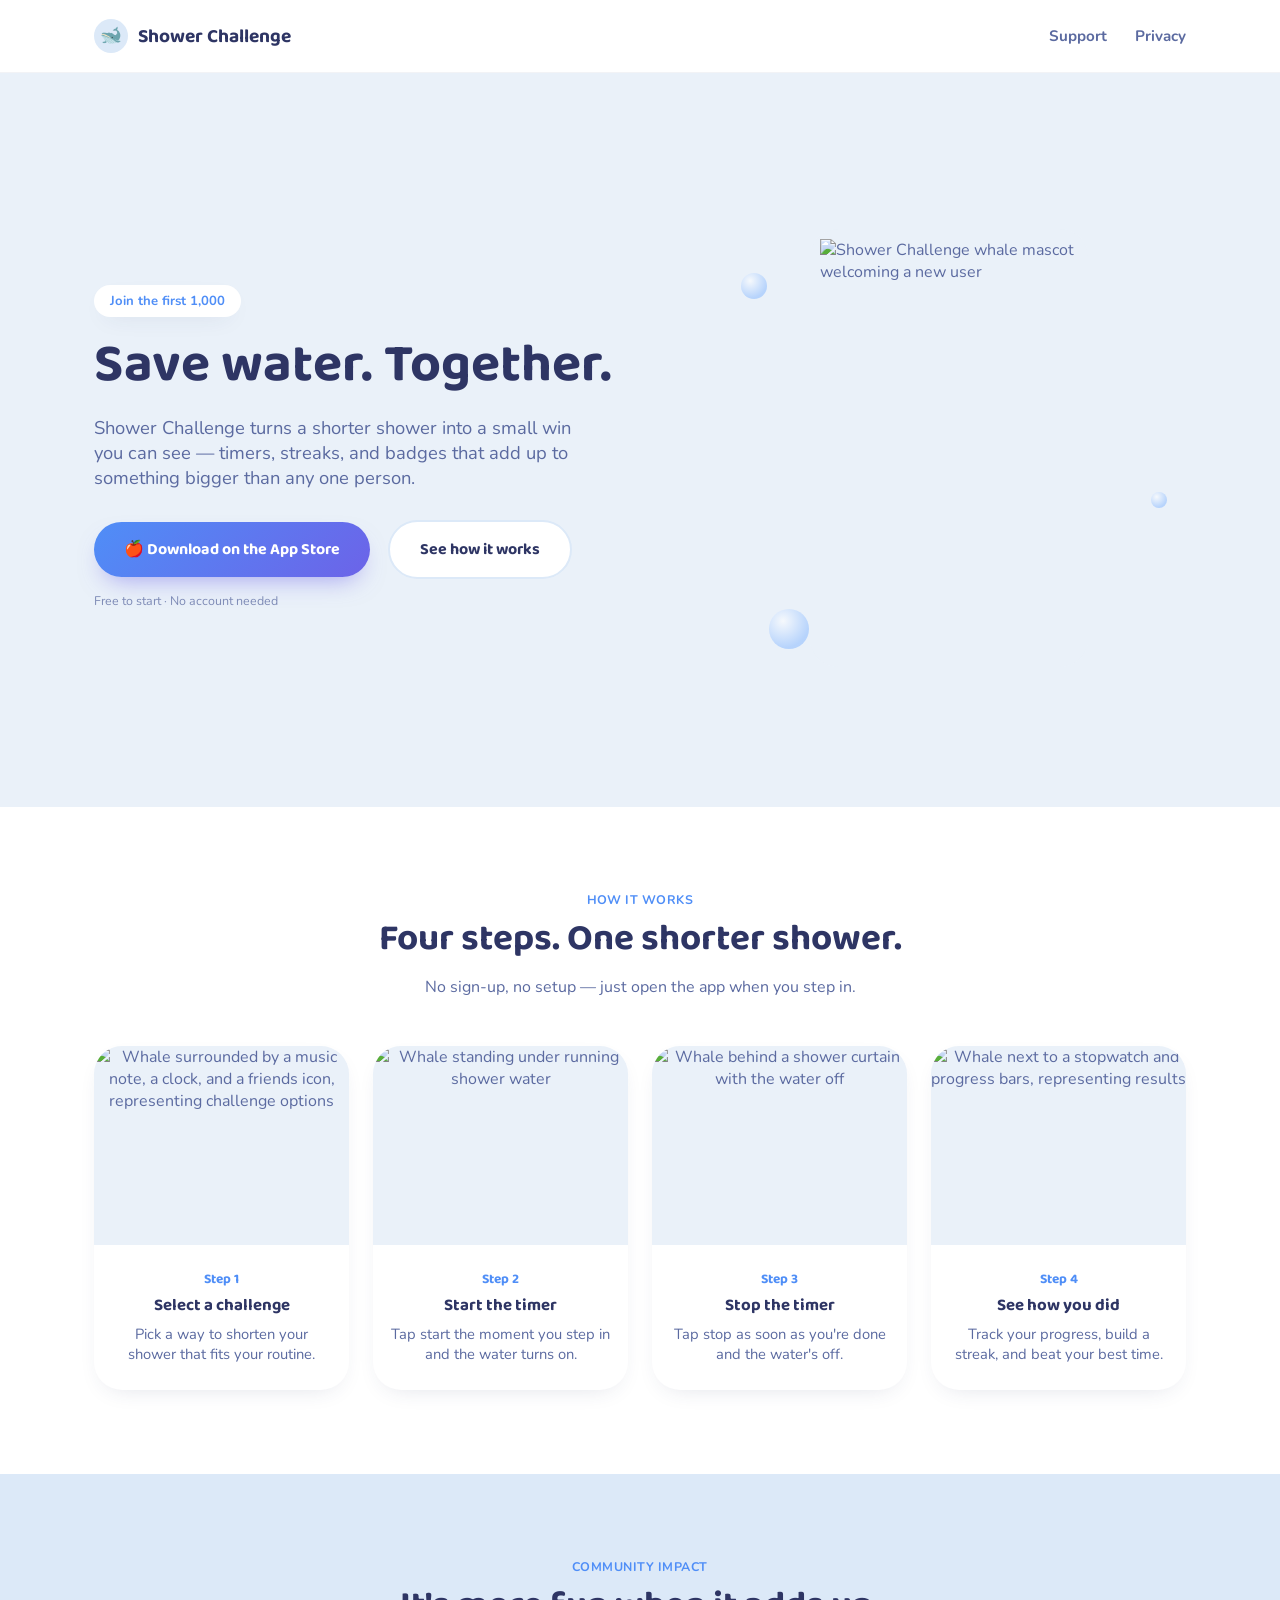
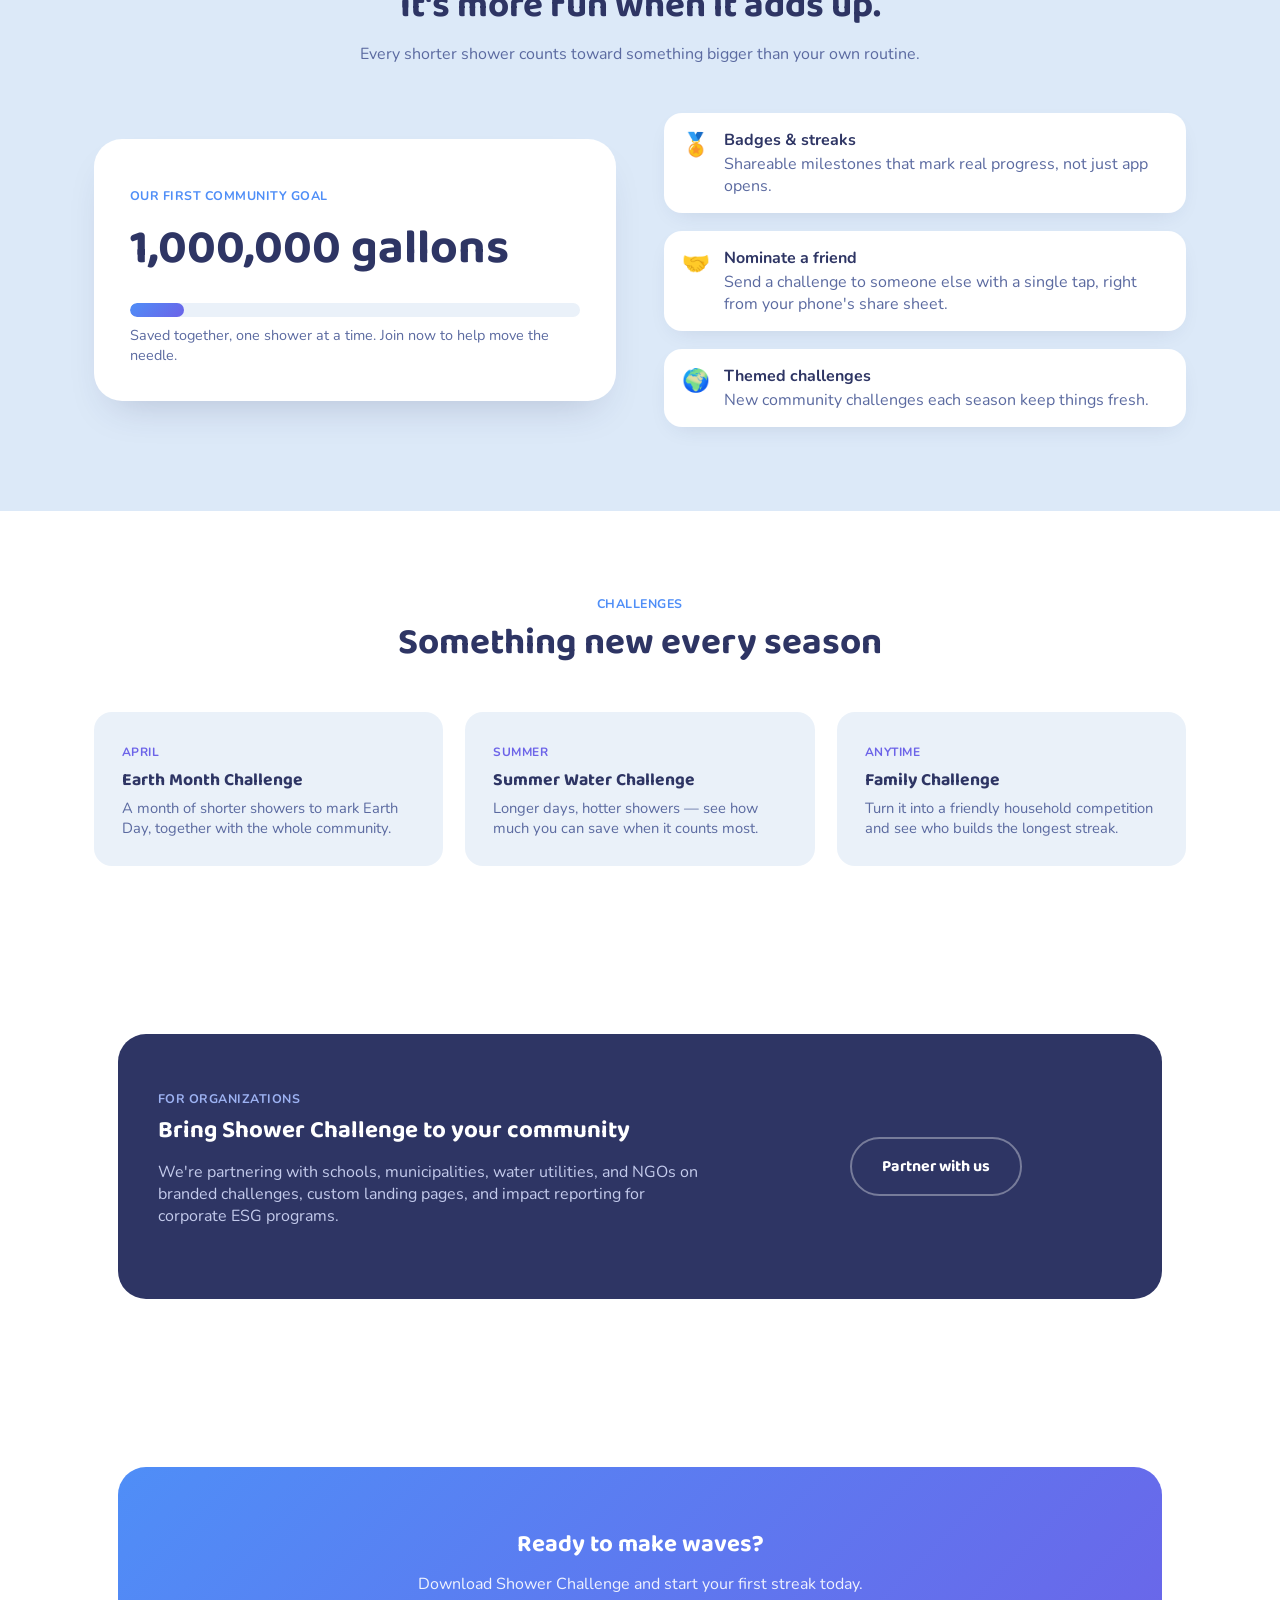
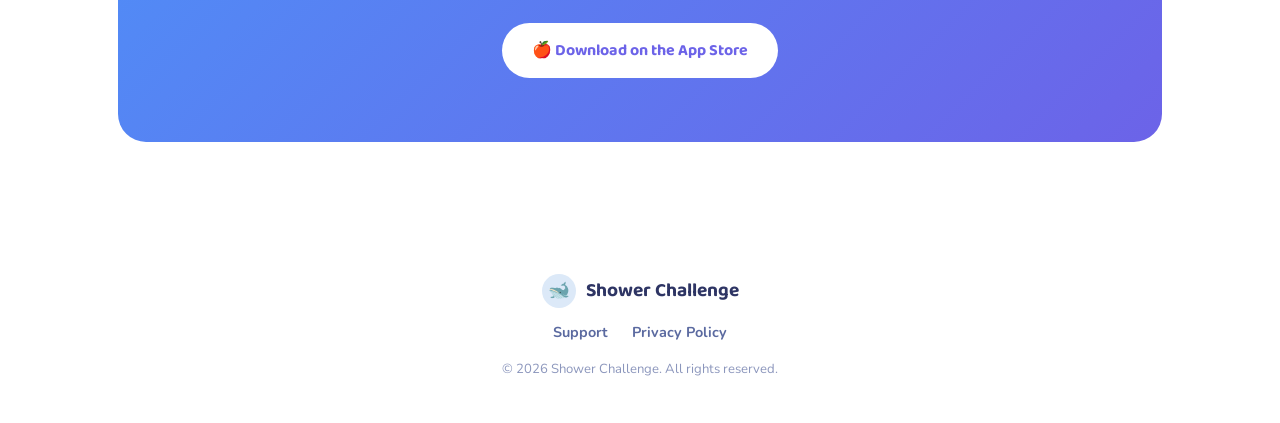
==== index.html @ eaa9fc49 "Add files via upload" ====
<!DOCTYPE html>
<html lang="en">
<head>
<meta charset="UTF-8">
<meta name="viewport" content="width=device-width, initial-scale=1.0">
<title>Shower Challenge — Save water. Together.</title>
<meta name="description" content="Shower Challenge turns shorter showers into a shared win — track your time, earn streaks and badges, and join a global movement to save water.">
<link rel="preconnect" href="https://fonts.googleapis.com">
<link rel="preconnect" href="https://fonts.gstatic.com" crossorigin>
<link href="https://fonts.googleapis.com/css2?family=Baloo+2:wght@500;600;700&family=Nunito:wght@400;600;700;800&display=swap" rel="stylesheet">
<link rel="stylesheet" href="styles.css">
</head>
<body>

<header class="site-header">
  <div class="wrap">
    <a href="index.html" class="logo"><span class="logo-mark">🐋</span> Shower Challenge</a>
    <nav class="site-nav">
      <a href="support.html">Support</a>
      <a href="privacy.html">Privacy</a>
    </nav>
  </div>
</header>

<section class="hero">
  <div class="wrap">
    <div class="hero-copy">
      <span class="eyebrow">Join the first 1,000</span>
      <h1>Save water. Together.</h1>
      <p class="lead">Shower Challenge turns a shorter shower into a small win you can see — timers, streaks, and badges that add up to something bigger than any one person.</p>
      <div class="hero-actions">
        <a class="btn btn-primary" href="#download">🍎 Download on the App Store</a>
        <a class="btn btn-ghost" href="#how-it-works">See how it works</a>
      </div>
      <span class="badge-note">Free to start · No account needed</span>
    </div>
    <div class="hero-art">
      <span class="bubble b1"></span>
      <span class="bubble b2"></span>
      <span class="bubble b3"></span>
      <div class="card">
        <img src="assets/hero_whale.png" alt="Shower Challenge whale mascot welcoming a new user" width="258" height="418">
      </div>
    </div>
  </div>
</section>

<section id="how-it-works">
  <div class="wrap">
    <div class="section-head">
      <span class="kicker">How it works</span>
      <h2>Four steps. One shorter shower.</h2>
      <p>No sign-up, no setup — just open the app when you step in.</p>
    </div>
    <div class="steps">
      <div class="step-card">
        <figure><img src="assets/tile_select.png" alt="Whale surrounded by a music note, a clock, and a friends icon, representing challenge options" width="258" height="199"></figure>
        <div class="body">
          <span class="step-num">Step 1</span>
          <h3>Select a challenge</h3>
          <p>Pick a way to shorten your shower that fits your routine.</p>
        </div>
      </div>
      <div class="step-card">
        <figure><img src="assets/tile_start.png" alt="Whale standing under running shower water" width="258" height="199"></figure>
        <div class="body">
          <span class="step-num">Step 2</span>
          <h3>Start the timer</h3>
          <p>Tap start the moment you step in and the water turns on.</p>
        </div>
      </div>
      <div class="step-card">
        <figure><img src="assets/tile_stop.png" alt="Whale behind a shower curtain with the water off" width="258" height="199"></figure>
        <div class="body">
          <span class="step-num">Step 3</span>
          <h3>Stop the timer</h3>
          <p>Tap stop as soon as you're done and the water's off.</p>
        </div>
      </div>
      <div class="step-card">
        <figure><img src="assets/tile_results.png" alt="Whale next to a stopwatch and progress bars, representing results" width="258" height="199"></figure>
        <div class="body">
          <span class="step-num">Step 4</span>
          <h3>See how you did</h3>
          <p>Track your progress, build a streak, and beat your best time.</p>
        </div>
      </div>
    </div>
  </div>
</section>

<section class="impact">
  <div class="wrap">
    <div class="section-head">
      <span class="kicker">Community impact</span>
      <h2>It's more fun when it adds up.</h2>
      <p>Every shorter shower counts toward something bigger than your own routine.</p>
    </div>
    <div class="impact-grid">
      <div class="counter">
        <p class="kicker" style="margin-bottom:6px;">Our first community goal</p>
        <div class="num">1,000,000 gallons</div>
        <div class="progress-track"><div class="progress-fill"></div></div>
        <p style="margin:0; font-size:0.9rem;">Saved together, one shower at a time. Join now to help move the needle.</p>
      </div>
      <ul>
        <li><span class="emoji">🏅</span><div><strong>Badges &amp; streaks</strong>Shareable milestones that mark real progress, not just app opens.</div></li>
        <li><span class="emoji">🤝</span><div><strong>Nominate a friend</strong>Send a challenge to someone else with a single tap, right from your phone's share sheet.</div></li>
        <li><span class="emoji">🌍</span><div><strong>Themed challenges</strong>New community challenges each season keep things fresh.</div></li>
      </ul>
    </div>
  </div>
</section>

<section>
  <div class="wrap">
    <div class="section-head">
      <span class="kicker">Challenges</span>
      <h2>Something new every season</h2>
    </div>
    <div class="challenges">
      <div class="challenge-card">
        <span class="tag">April</span>
        <h3>Earth Month Challenge</h3>
        <p>A month of shorter showers to mark Earth Day, together with the whole community.</p>
      </div>
      <div class="challenge-card">
        <span class="tag">Summer</span>
        <h3>Summer Water Challenge</h3>
        <p>Longer days, hotter showers — see how much you can save when it counts most.</p>
      </div>
      <div class="challenge-card">
        <span class="tag">Anytime</span>
        <h3>Family Challenge</h3>
        <p>Turn it into a friendly household competition and see who builds the longest streak.</p>
      </div>
    </div>
  </div>
</section>

<section>
  <div class="wrap">
    <div class="orgs">
      <div>
        <span class="kicker" style="color:#9db2f2;">For organizations</span>
        <h2>Bring Shower Challenge to your community</h2>
        <p>We're partnering with schools, municipalities, water utilities, and NGOs on branded challenges, custom landing pages, and impact reporting for corporate ESG programs.</p>
      </div>
      <div style="text-align:center;">
        <a class="btn btn-ghost" href="mailto:partners@showerchallenge.app">Partner with us</a>
      </div>
    </div>
  </div>
</section>

<section id="download">
  <div class="wrap">
    <div class="final-cta">
      <h2>Ready to make waves?</h2>
      <p>Download Shower Challenge and start your first streak today.</p>
      <a class="btn btn-primary" href="#">🍎 Download on the App Store</a>
    </div>
  </div>
</section>

<footer class="site-footer">
  <div class="wrap">
    <a href="index.html" class="logo"><span class="logo-mark">🐋</span> Shower Challenge</a>
    <div class="footer-links">
      <a href="support.html">Support</a>
      <a href="privacy.html">Privacy Policy</a>
    </div>
    <p class="copyright">© 2026 Shower Challenge. All rights reserved.</p>
  </div>
</footer>

</body>
</html>
---- styles.css ----
/* ============================================
   Shower Challenge — shared brand stylesheet
   ============================================ */

:root {
  --sky: #eaf1f9;
  --sky-deep: #dce9f8;
  --white: #ffffff;
  --navy: #2e3564;
  --navy-soft: #5b6aa0;
  --blue: #4f8ef7;
  --purple: #6c63e8;
  --whale: #8cbbff;
  --dot-inactive: #e1e4ea;
  --gradient: linear-gradient(135deg, var(--blue) 0%, var(--purple) 100%);
  --shadow-soft: 0 20px 40px -20px rgba(46, 53, 100, 0.25);
  --shadow-card: 0 8px 24px -12px rgba(46, 53, 100, 0.18);
  --radius-lg: 28px;
  --radius-md: 18px;
  --radius-pill: 999px;
}

* { box-sizing: border-box; }

html { scroll-behavior: smooth; }

body {
  margin: 0;
  font-family: 'Nunito', -apple-system, BlinkMacSystemFont, 'Segoe UI', sans-serif;
  color: var(--navy-soft);
  background: var(--white);
  -webkit-font-smoothing: antialiased;
}

h1, h2, h3, .display {
  font-family: 'Baloo 2', 'Nunito', sans-serif;
  color: var(--navy);
  margin: 0;
  line-height: 1.15;
}

a { color: inherit; }

img { max-width: 100%; display: block; }

.wrap {
  max-width: 1140px;
  margin: 0 auto;
  padding: 0 24px;
}

/* ---------- Header ---------- */
.site-header {
  position: sticky;
  top: 0;
  z-index: 50;
  background: rgba(255, 255, 255, 0.85);
  backdrop-filter: blur(10px);
  border-bottom: 1px solid rgba(46, 53, 100, 0.06);
}

.site-header .wrap {
  display: flex;
  align-items: center;
  justify-content: space-between;
  height: 72px;
}

.logo {
  display: flex;
  align-items: center;
  gap: 10px;
  font-family: 'Baloo 2', sans-serif;
  font-weight: 700;
  font-size: 1.2rem;
  color: var(--navy);
  text-decoration: none;
}

.logo-mark {
  width: 34px;
  height: 34px;
  border-radius: 50%;
  background: var(--sky-deep);
  display: flex;
  align-items: center;
  justify-content: center;
  font-size: 1.1rem;
}

.site-nav {
  display: flex;
  gap: 28px;
  font-weight: 700;
  font-size: 0.95rem;
}

.site-nav a {
  text-decoration: none;
  color: var(--navy-soft);
  transition: color 0.2s ease;
}

.site-nav a:hover,
.site-nav a:focus-visible { color: var(--blue); }

/* ---------- Buttons ---------- */
.btn {
  display: inline-flex;
  align-items: center;
  justify-content: center;
  gap: 8px;
  padding: 15px 30px;
  border-radius: var(--radius-pill);
  font-family: 'Baloo 2', sans-serif;
  font-weight: 700;
  font-size: 1rem;
  text-decoration: none;
  border: none;
  cursor: pointer;
  transition: transform 0.2s ease, box-shadow 0.2s ease;
}

.btn-primary {
  background: var(--gradient);
  color: #fff;
  box-shadow: 0 12px 24px -10px rgba(108, 99, 232, 0.55);
}

.btn-primary:hover { transform: translateY(-2px); }

.btn-primary:focus-visible,
a:focus-visible,
button:focus-visible {
  outline: 3px solid var(--blue);
  outline-offset: 3px;
}

.btn-ghost {
  background: var(--white);
  color: var(--navy);
  border: 2px solid var(--sky-deep);
}

.btn-ghost:hover { border-color: var(--blue); color: var(--blue); }

.badge-note {
  font-size: 0.78rem;
  color: var(--navy-soft);
  opacity: 0.75;
}

/* ---------- Hero ---------- */
.hero {
  background: var(--sky);
  overflow: hidden;
  position: relative;
}

.hero .wrap {
  display: grid;
  grid-template-columns: 1.1fr 0.9fr;
  align-items: center;
  gap: 40px;
  padding-top: 72px;
  padding-bottom: 56px;
}

.eyebrow {
  display: inline-block;
  background: var(--white);
  color: var(--blue);
  font-weight: 700;
  font-size: 0.82rem;
  padding: 7px 16px;
  border-radius: var(--radius-pill);
  margin-bottom: 18px;
  box-shadow: var(--shadow-card);
}

.hero h1 {
  font-size: clamp(2.2rem, 4.2vw, 3.4rem);
  margin-bottom: 18px;
}

.hero p.lead {
  font-size: 1.15rem;
  max-width: 46ch;
  margin-bottom: 30px;
}

.hero-actions {
  display: flex;
  align-items: center;
  gap: 18px;
  flex-wrap: wrap;
  margin-bottom: 10px;
}

.hero-art {
  position: relative;
  display: flex;
  justify-content: center;
}

.hero-art .card {
  background: var(--sky);
  border-radius: var(--radius-lg);
  padding: 10px;
  max-width: 320px;
}

.hero-art img {
  animation: bob 3.4s ease-in-out infinite;
}

.bubble {
  position: absolute;
  border-radius: 50%;
  background: radial-gradient(circle at 35% 30%, #ffffff, var(--whale) 70%);
  opacity: 0.55;
}

.bubble.b1 { width: 26px; height: 26px; top: 10%; left: 6%; animation: rise 6s ease-in-out infinite; }
.bubble.b2 { width: 16px; height: 16px; top: 60%; right: 4%; animation: rise 5s ease-in-out infinite 1s; }
.bubble.b3 { width: 40px; height: 40px; bottom: 4%; left: 12%; animation: rise 7s ease-in-out infinite 0.5s; }

@keyframes bob {
  0%, 100% { transform: translateY(0); }
  50% { transform: translateY(-10px); }
}

@keyframes rise {
  0% { transform: translateY(0); opacity: 0.2; }
  50% { opacity: 0.6; }
  100% { transform: translateY(-18px); opacity: 0.2; }
}

@media (prefers-reduced-motion: reduce) {
  .hero-art img, .bubble { animation: none; }
}

/* ---------- Section basics ---------- */
section { padding: 84px 0; }

.section-head {
  text-align: center;
  max-width: 620px;
  margin: 0 auto 48px;
}

.section-head h2 { font-size: clamp(1.7rem, 3vw, 2.3rem); margin-bottom: 14px; }
.kicker {
  color: var(--blue);
  font-weight: 700;
  letter-spacing: 0.04em;
  text-transform: uppercase;
  font-size: 0.78rem;
  margin-bottom: 10px;
  display: block;
}

/* ---------- How it works ---------- */
.steps {
  display: grid;
  grid-template-columns: repeat(4, 1fr);
  gap: 24px;
}

.step-card {
  background: var(--white);
  border-radius: var(--radius-lg);
  box-shadow: var(--shadow-card);
  overflow: hidden;
  text-align: center;
}

.step-card figure {
  margin: 0;
  background: var(--sky);
}

.step-card img { width: 100%; }

.step-card .body { padding: 22px 18px 26px; }

.step-num {
  display: inline-block;
  font-family: 'Baloo 2', sans-serif;
  font-weight: 700;
  color: var(--blue);
  font-size: 0.85rem;
  margin-bottom: 6px;
}

.step-card h3 { font-size: 1.05rem; margin-bottom: 8px; }
.step-card p { font-size: 0.92rem; margin: 0; }

/* ---------- Impact ---------- */
.impact {
  background: var(--sky-deep);
}

.impact-grid {
  display: grid;
  grid-template-columns: 1fr 1fr;
  gap: 48px;
  align-items: center;
}

.counter {
  background: var(--white);
  border-radius: var(--radius-lg);
  padding: 36px;
  box-shadow: var(--shadow-soft);
}

.counter .num {
  font-family: 'Baloo 2', sans-serif;
  font-weight: 700;
  font-size: clamp(2.2rem, 4vw, 3rem);
  color: var(--navy);
}

.progress-track {
  width: 100%;
  height: 14px;
  background: var(--sky);
  border-radius: var(--radius-pill);
  overflow: hidden;
  margin: 16px 0 8px;
}

.progress-fill {
  height: 100%;
  width: 12%;
  background: var(--gradient);
  border-radius: var(--radius-pill);
}

.impact ul { list-style: none; padding: 0; margin: 0; display: grid; gap: 18px; }

.impact li {
  display: flex;
  gap: 14px;
  align-items: flex-start;
  background: var(--white);
  padding: 16px 18px;
  border-radius: var(--radius-md);
  box-shadow: var(--shadow-card);
}

.impact li .emoji { font-size: 1.4rem; }
.impact li strong { color: var(--navy); display: block; margin-bottom: 2px; }

/* ---------- Challenges ---------- */
.challenges {
  display: grid;
  grid-template-columns: repeat(3, 1fr);
  gap: 22px;
}

.challenge-card {
  border-radius: var(--radius-md);
  padding: 26px;
  background: var(--sky);
  border: 2px solid transparent;
  transition: border-color 0.2s ease, transform 0.2s ease;
}

.challenge-card:hover { border-color: var(--blue); transform: translateY(-4px); }

.challenge-card .tag {
  font-size: 0.75rem;
  font-weight: 700;
  color: var(--purple);
  text-transform: uppercase;
  letter-spacing: 0.04em;
}

.challenge-card h3 { font-size: 1.1rem; margin: 8px 0 8px; }
.challenge-card p { margin: 0; font-size: 0.92rem; }

/* ---------- Organizations ---------- */
.orgs {
  background: var(--navy);
  color: #dfe4f7;
  border-radius: var(--radius-lg);
  margin: 0 24px;
  padding: 56px 40px;
  display: grid;
  grid-template-columns: 1.2fr 0.8fr;
  gap: 32px;
  align-items: center;
}

.orgs h2 { color: #fff; }
.orgs p { color: #c4cbec; }
.orgs .btn-ghost { background: transparent; color: #fff; border-color: rgba(255,255,255,0.35); }
.orgs .btn-ghost:hover { border-color: #fff; color: #fff; }

/* ---------- Final CTA ---------- */
.final-cta {
  text-align: center;
  background: var(--gradient);
  color: #fff;
  border-radius: var(--radius-lg);
  margin: 0 24px;
  padding: 64px 24px;
}

.final-cta h2 { color: #fff; margin-bottom: 14px; }
.final-cta p { color: rgba(255,255,255,0.9); max-width: 46ch; margin: 0 auto 28px; }
.final-cta .btn-primary { background: #fff; color: var(--purple); box-shadow: none; }

/* ---------- Footer ---------- */
.site-footer {
  padding: 48px 0 32px;
  text-align: center;
}

.site-footer .logo { justify-content: center; margin-bottom: 14px; }

.footer-links {
  display: flex;
  justify-content: center;
  gap: 24px;
  font-weight: 700;
  font-size: 0.9rem;
  margin-bottom: 18px;
}

.footer-links a { text-decoration: none; color: var(--navy-soft); }
.footer-links a:hover { color: var(--blue); }

.copyright { font-size: 0.82rem; color: var(--navy-soft); opacity: 0.7; }

/* ---------- Simple / legal pages ---------- */
.page-hero {
  background: var(--sky);
  padding: 56px 0 40px;
}

.page-hero .kicker { display: inline-block; }
.page-hero h1 { font-size: clamp(1.9rem, 3.6vw, 2.6rem); margin-bottom: 8px; }
.page-hero .meta { font-size: 0.9rem; opacity: 0.75; }

.content {
  max-width: 760px;
  margin: 0 auto;
  padding: 56px 24px;
}

.content h2 {
  font-size: 1.3rem;
  margin-top: 44px;
  margin-bottom: 14px;
}

.content h2:first-of-type { margin-top: 0; }

.content p, .content li { line-height: 1.7; font-size: 1rem; }
.content ul { padding-left: 22px; }
.content li { margin-bottom: 8px; }

/* FAQ accordion */
.faq-item {
  background: var(--sky);
  border-radius: var(--radius-md);
  margin-bottom: 14px;
  overflow: hidden;
}

.faq-item summary {
  cursor: pointer;
  list-style: none;
  padding: 20px 24px;
  font-family: 'Baloo 2', sans-serif;
  font-weight: 700;
  color: var(--navy);
  display: flex;
  justify-content: space-between;
  align-items: center;
  gap: 12px;
}

.faq-item summary::-webkit-details-marker { display: none; }

.faq-item summary::after {
  content: '+';
  font-size: 1.4rem;
  color: var(--blue);
  transition: transform 0.2s ease;
  flex-shrink: 0;
}

.faq-item[open] summary::after { transform: rotate(45deg); }

.faq-item .faq-body {
  padding: 0 24px 22px;
  font-size: 0.95rem;
  line-height: 1.65;
}

.contact-card {
  margin-top: 40px;
  background: var(--sky-deep);
  border-radius: var(--radius-md);
  padding: 28px 26px;
  text-align: center;
}

.contact-card a { color: var(--blue); font-weight: 700; text-decoration: none; }

.data-table {
  width: 100%;
  border-collapse: collapse;
  margin: 18px 0 30px;
  font-size: 0.92rem;
}

.data-table th, .data-table td {
  text-align: left;
  padding: 12px 14px;
  border-bottom: 1px solid var(--sky-deep);
}

.data-table th {
  font-family: 'Baloo 2', sans-serif;
  color: var(--navy);
}

.note-box {
  background: var(--sky);
  border-left: 4px solid var(--blue);
  padding: 16px 20px;
  border-radius: 10px;
  font-size: 0.92rem;
  margin: 24px 0;
}

/* ---------- Responsive ---------- */
@media (max-width: 900px) {
  .hero .wrap { grid-template-columns: 1fr; padding-top: 40px; }
  .hero-art { order: -1; }
  .steps { grid-template-columns: repeat(2, 1fr); }
  .impact-grid { grid-template-columns: 1fr; }
  .challenges { grid-template-columns: 1fr; }
  .orgs { grid-template-columns: 1fr; text-align: center; padding: 40px 26px; margin: 0 16px; }
  .final-cta { margin: 0 16px; }
}

@media (max-width: 560px) {
  .site-nav { gap: 16px; font-size: 0.85rem; }
  section { padding: 56px 0; }
  .steps { grid-template-columns: 1fr; }
}
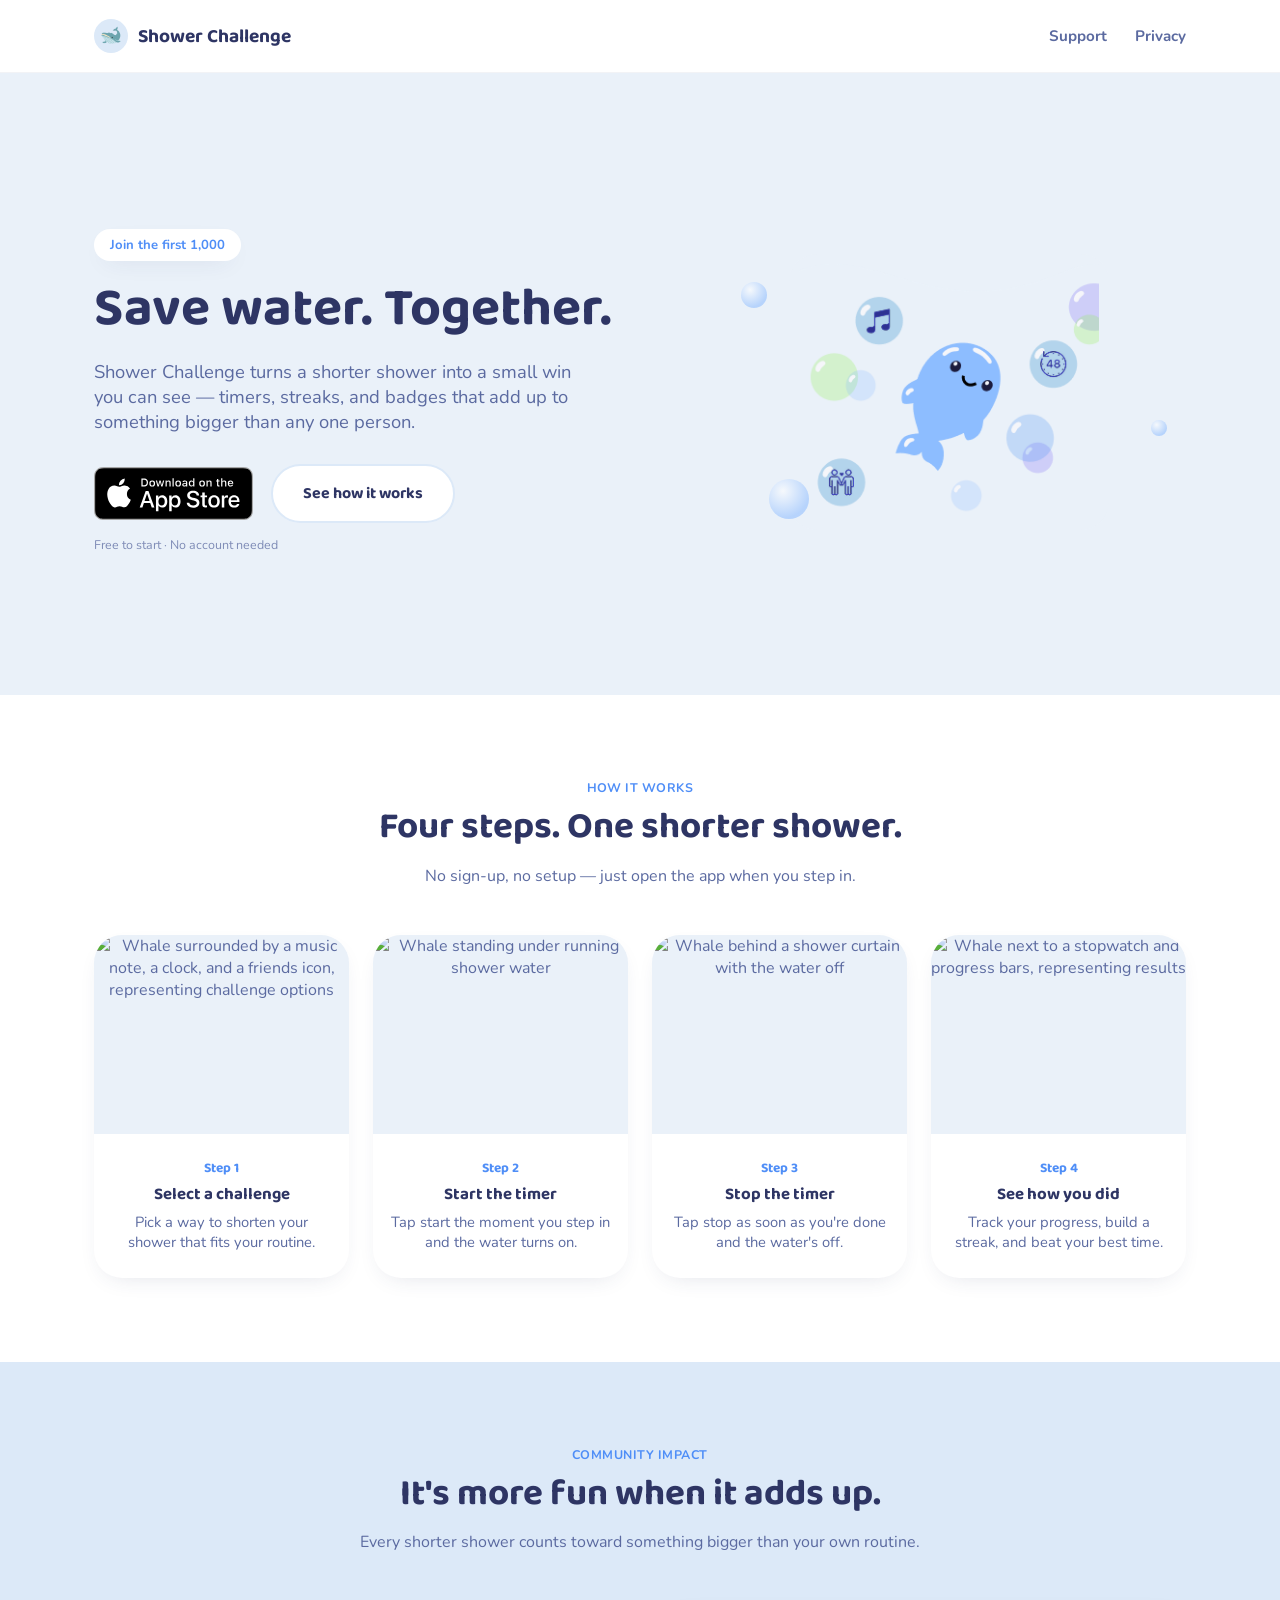
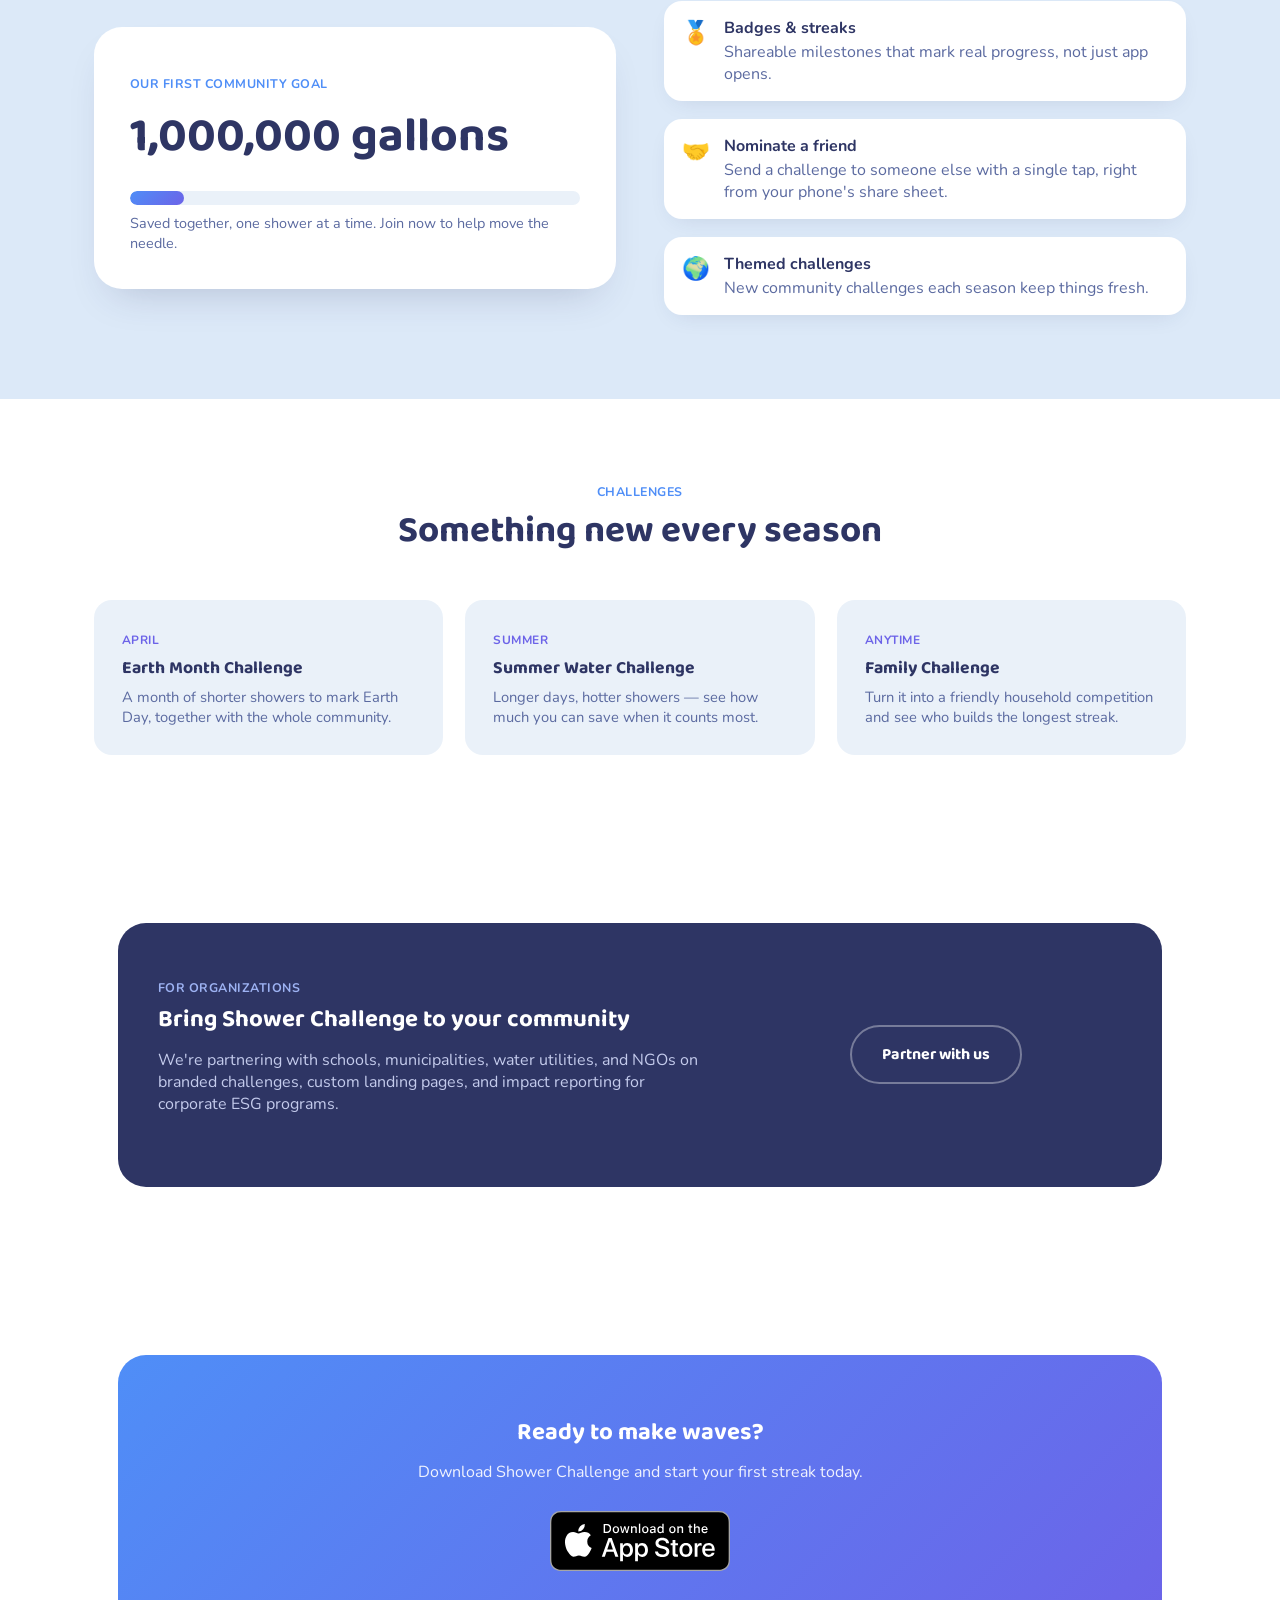
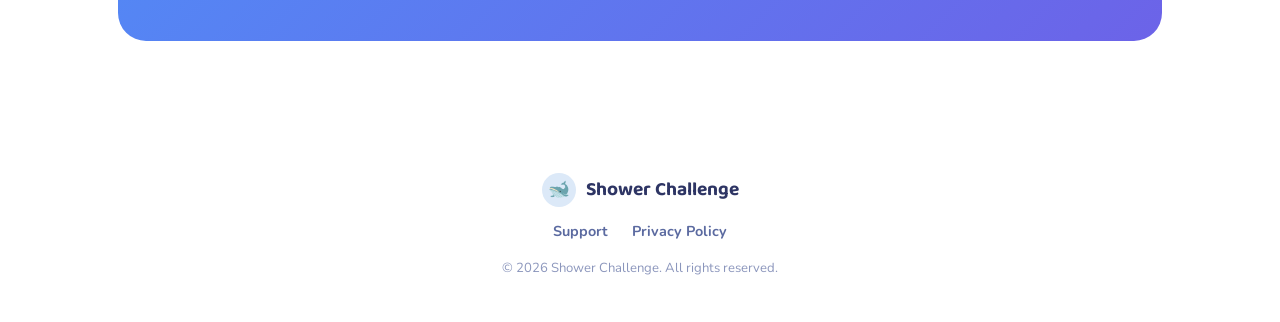
==== commit 471e2734: "Update App Store badge" ====
--- a/index.html
+++ b/index.html
@@ -29,7 +29,9 @@
       <h1>Save water. Together.</h1>
       <p class="lead">Shower Challenge turns a shorter shower into a small win you can see — timers, streaks, and badges that add up to something bigger than any one person.</p>
       <div class="hero-actions">
-        <a class="btn btn-primary" href="#download">🍎 Download on the App Store</a>
+        <a class="app-store-badge" href="#download" aria-label="Download Shower Challenge on the App Store">
+          <img src="assets/app-store-badge.svg" alt="Download on the App Store" width="160" height="53">
+        </a>
         <a class="btn btn-ghost" href="#how-it-works">See how it works</a>
       </div>
       <span class="badge-note">Free to start · No account needed</span>
@@ -158,7 +160,9 @@
     <div class="final-cta">
       <h2>Ready to make waves?</h2>
       <p>Download Shower Challenge and start your first streak today.</p>
-      <a class="btn btn-primary" href="#">🍎 Download on the App Store</a>
+      <a class="app-store-badge app-store-badge-lg" href="#" aria-label="Download Shower Challenge on the App Store">
+        <img src="assets/app-store-badge.svg" alt="Download on the App Store" width="180" height="60">
+      </a>
     </div>
   </div>
 </section>
--- a/styles.css
+++ b/styles.css
@@ -150,6 +150,28 @@
   opacity: 0.75;
 }
 
+/* ---------- App Store badge ----------
+   Apple's Marketing Guidelines require using their official,
+   unmodified badge artwork with defined clear space around it.
+   Do not recolor, stretch, rotate, or add effects to the badge. */
+.app-store-badge {
+  display: inline-flex;
+  line-height: 0;
+  transition: transform 0.2s ease, opacity 0.2s ease;
+}
+
+.app-store-badge:hover { transform: translateY(-2px); opacity: 0.9; }
+
+.app-store-badge img {
+  height: 53px;
+  width: auto;
+}
+
+.app-store-badge-lg img {
+  height: 60px;
+  width: auto;
+}
+
 /* ---------- Hero ---------- */
 .hero {
   background: var(--sky);
@@ -211,6 +233,8 @@
 }
 
 .hero-art img {
+  width: 100%;
+  height: auto;
   animation: bob 3.4s ease-in-out infinite;
 }
 
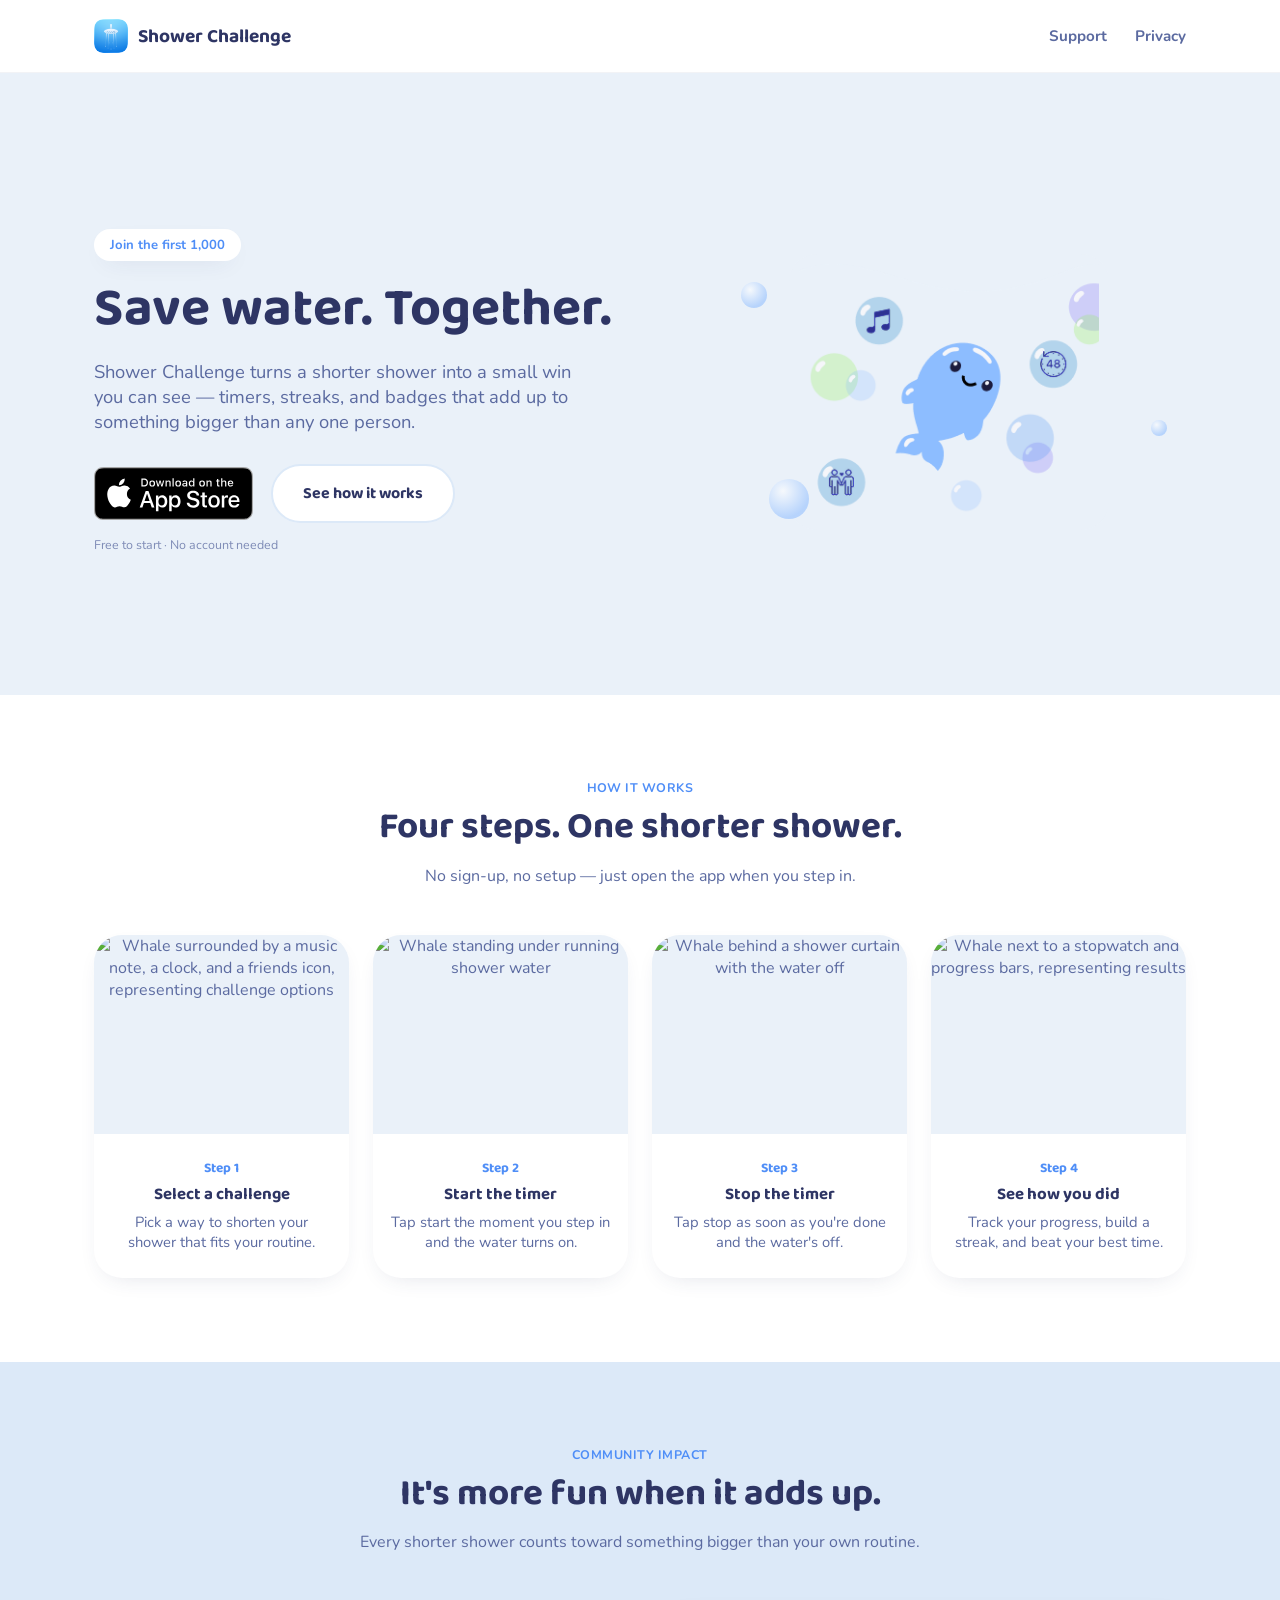
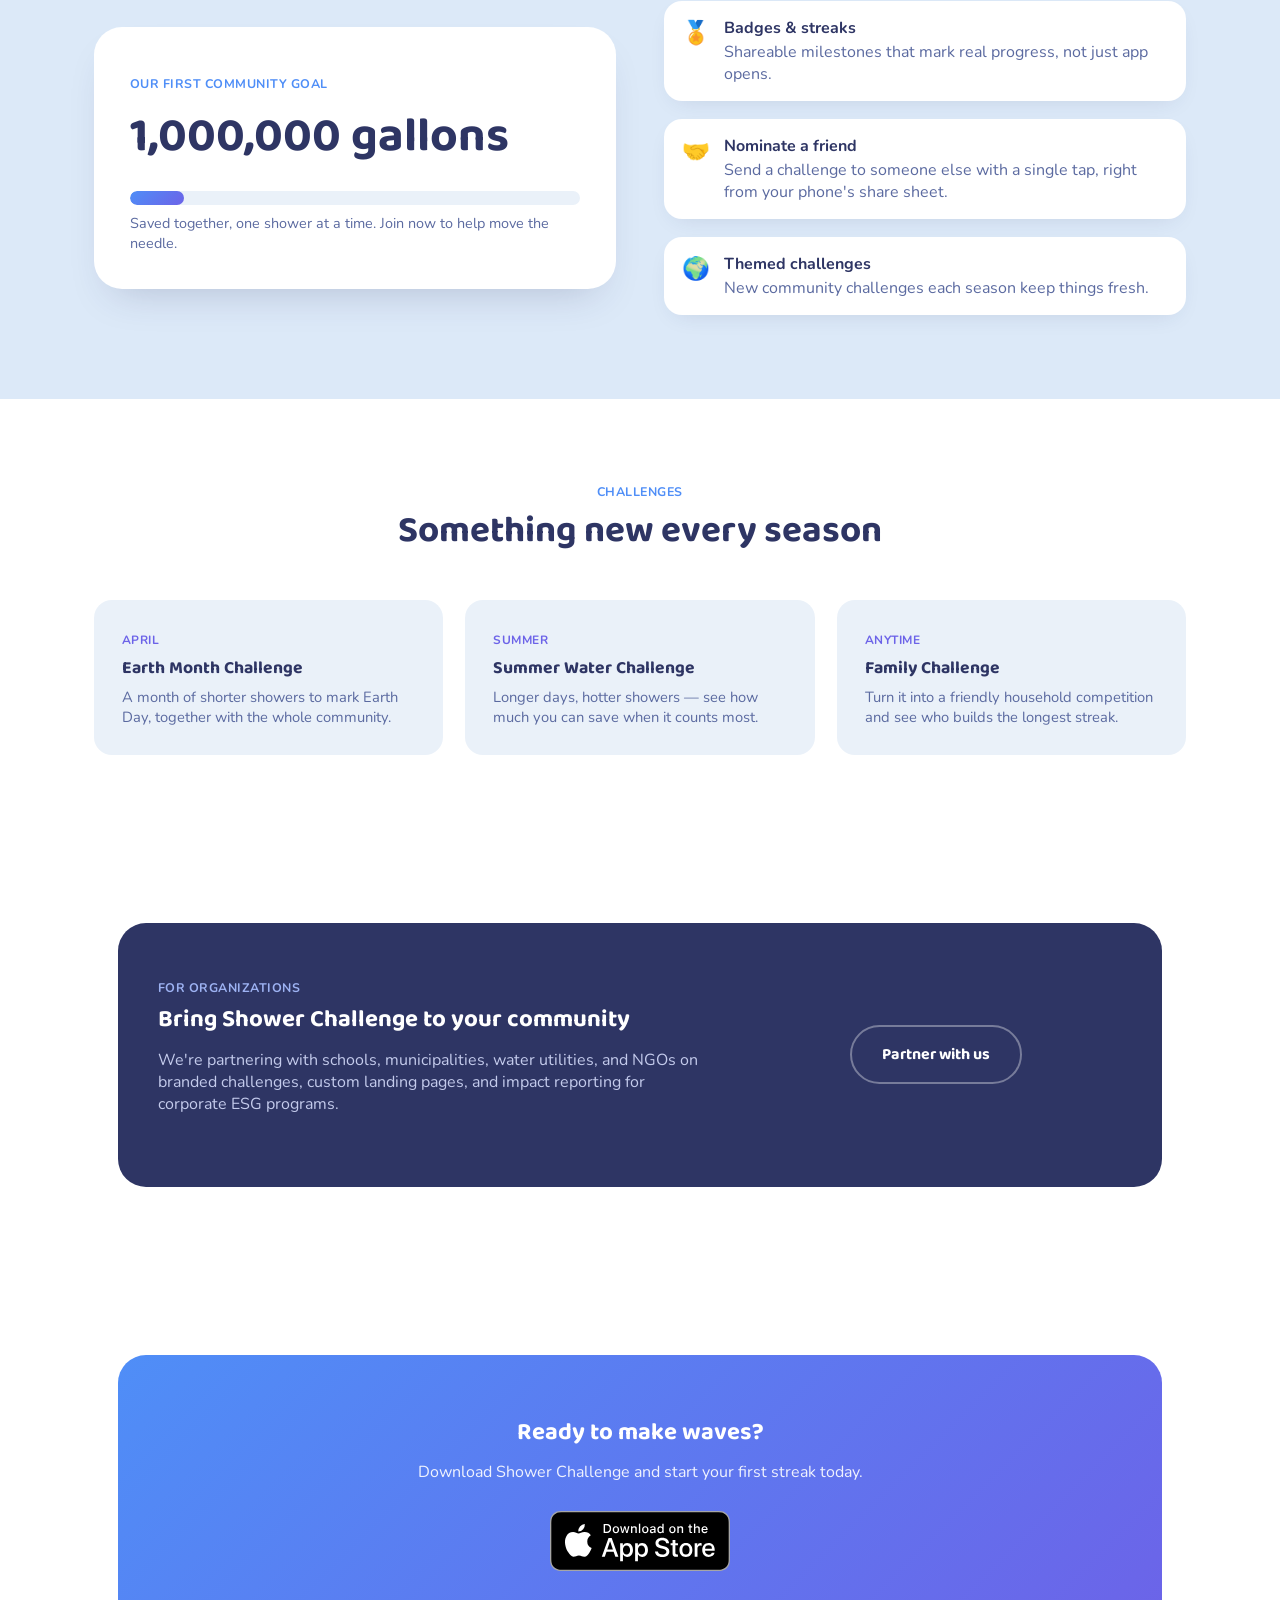
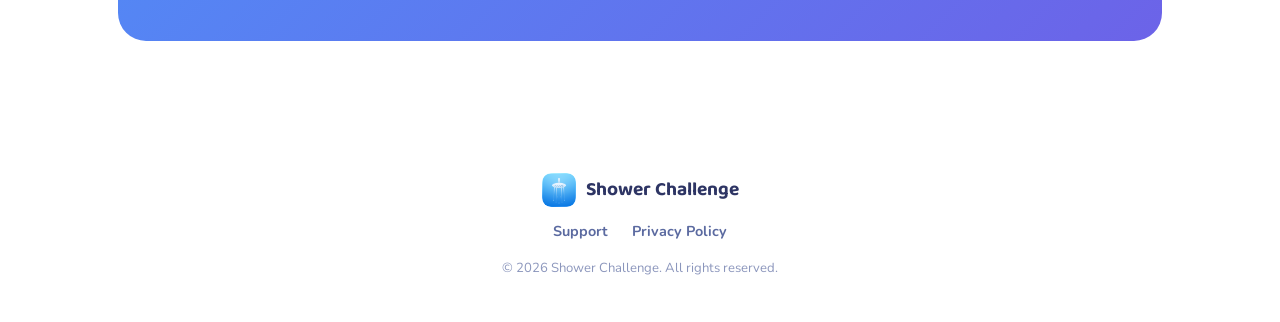
==== commit f84535c1: "Updated the home logo" ====
--- a/index.html
+++ b/index.html
@@ -14,7 +14,7 @@
 
 <header class="site-header">
   <div class="wrap">
-    <a href="index.html" class="logo"><span class="logo-mark">🐋</span> Shower Challenge</a>
+    <a href="index.html" class="logo"><span class="logo-mark"><img src="assets/App_Icon.png" alt=""></span> Shower Challenge</a>
     <nav class="site-nav">
       <a href="support.html">Support</a>
       <a href="privacy.html">Privacy</a>
@@ -169,7 +169,7 @@
 
 <footer class="site-footer">
   <div class="wrap">
-    <a href="index.html" class="logo"><span class="logo-mark">🐋</span> Shower Challenge</a>
+    <a href="index.html" class="logo"><span class="logo-mark"><img src="assets/App_Icon.png" alt=""></span> Shower Challenge</a>
     <div class="footer-links">
       <a href="support.html">Support</a>
       <a href="privacy.html">Privacy Policy</a>
--- a/styles.css
+++ b/styles.css
@@ -80,12 +80,19 @@
 .logo-mark {
   width: 34px;
   height: 34px;
-  border-radius: 50%;
-  background: var(--sky-deep);
+  border-radius: 9px;
+  overflow: hidden;
   display: flex;
   align-items: center;
   justify-content: center;
-  font-size: 1.1rem;
+  flex-shrink: 0;
+}
+
+.logo-mark img {
+  width: 100%;
+  height: 100%;
+  object-fit: cover;
+  display: block;
 }
 
 .site-nav {
